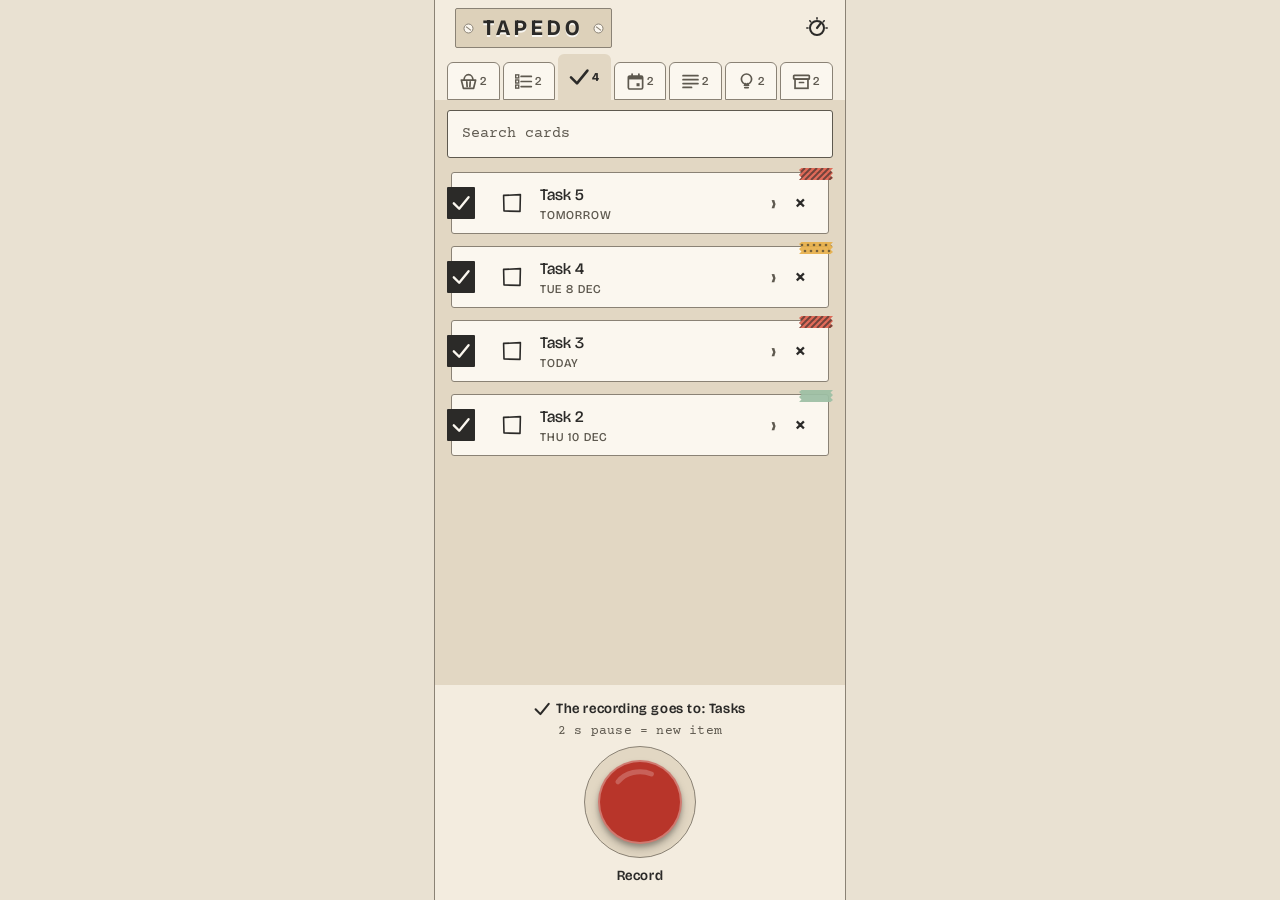
==== demo/index.html @ 763e6039 "feat(demo): wersja demonstracyjna w przeglądarce, wygląd jak w aplikacji Demo na stronę z projektami" ====
<!doctype html>
<html lang="pl">
<head>
  <meta charset="utf-8">
  <meta name="viewport" content="width=device-width, initial-scale=1, viewport-fit=cover">
  <meta name="robots" content="noindex, nofollow">
  <meta name="theme-color" content="#F3ECDF">
  <meta name="description" content="Tapedo - dyktafon na Androida, który zamienia notatki głosowe w karteczki. Wersja demonstracyjna w przeglądarce.">
  <title>Tapedo - wersja demonstracyjna</title>
  <link rel="preload" href="fonts/bricolage.ttf" as="font" type="font/ttf" crossorigin>
  <link rel="preload" href="fonts/courier_prime.ttf" as="font" type="font/ttf" crossorigin>
  <link rel="stylesheet" href="tapedo.css">
</head>
<body class="paper">
  <main id="app" class="app" aria-live="off"></main>
  <noscript><p style="font-family:sans-serif;padding:16px">Demo Tapedo potrzebuje JavaScriptu. / The Tapedo demo needs JavaScript.</p></noscript>
  <script src="strings.js"></script>
  <script src="notes.js"></script>
  <script src="tapedo.js"></script>
</body>
</html>
---- demo/tapedo.css ----
/* Tapedo in the browser - the same look as the Android app (ui/theme, ui/components). 1 dp = 1 CSS px,
   1 sp = 1 CSS px times the app's own text size (--ts). Colours: ui/theme/Color.kt. */

@font-face { font-family: "Bricolage"; src: url("fonts/bricolage.ttf") format("truetype"); font-weight: 200 800; font-display: block; }
@font-face { font-family: "Courier Prime"; src: url("fonts/courier_prime.ttf") format("truetype"); font-weight: 400; font-display: block; }
@font-face { font-family: "Courier Prime"; src: url("fonts/courier_prime_bold.ttf") format("truetype"); font-weight: 700; font-display: block; }

/* Paper (light): a pocket recorder lying on warm paper. */
.app {
  --desk: #F3ECDF; --card: #FBF7EF; --cardEdge: #E2D7C3; --rule: #D9CDB8;
  --onSurface: #2B2A28; --onSurfaceVariant: #5E594F; --outline: #5E594F;
  --primary: #2B2A28; --onPrimary: #FBF7EF;
  --record: #B8352A; --stamp: #2F5D8A; --controlEdge: #8A8275; --track: #DDD1BA;
  --knob: #FBF7EF; --knobLight: #FFFFFF; --ledOff: #8A8275;
  --display: #E6DCC9; --displayInk: #2B2A28;
  --tapeHigh: #E0614F; --tapeMedium: #E8B04A; --tapeLow: #9DBFA4; --tapeInk: #2B2A28;
  --ts: 1;
}
/* Panel (dark): a graphite hi-fi panel with an amber display backlight. */
.app.dark {
  --desk: #1C1B19; --card: #292724; --cardEdge: #3A3733; --rule: #45413B;
  --onSurface: #EDE4D3; --onSurfaceVariant: #B0A795; --outline: #B0A795;
  --primary: #F2A93B; --onPrimary: #1C1B19;
  --record: #EE6A55; --stamp: #8DB4DB; --controlEdge: #857D6E; --track: #181715;
  --knob: #4A4640; --knobLight: #5E5850; --ledOff: #45413B;
  --display: #121110; --displayInk: #F2A93B;
  --tapeHigh: #D9604E; --tapeMedium: #E0A440; --tapeLow: #86A98D; --tapeInk: #1C1B19;
}

* { box-sizing: border-box; }
html, body { margin: 0; height: 100%; }
body { background: #1C1B19; overflow: hidden; -webkit-tap-highlight-color: transparent; }
body.paper { background: #E9E1D2; }

/* The phone's screen: full width on a phone, a phone-wide column on a big screen. */
.app {
  position: relative; margin: 0 auto; width: 100%; max-width: 412px; height: 100vh; height: 100dvh;
  overflow: hidden; background: var(--desk); color: var(--onSurface);
  font-family: "Bricolage", system-ui, sans-serif;
  /* Android sets only the weight of the variable font; browsers would also pick an optical size per text size. */
  font-optical-sizing: none;
}
.app * { font-optical-sizing: none; }
@media (min-width: 440px) { .app { border-left: 1px solid var(--controlEdge); border-right: 1px solid var(--controlEdge); } }
.layer { position: absolute; inset: 0; display: flex; flex-direction: column; background: var(--desk); }
button { font: inherit; color: inherit; background: none; border: 0; padding: 0; margin: 0; cursor: pointer; text-align: inherit; }
input, textarea { font: inherit; color: inherit; background: transparent; border: 0; outline: 0; padding: 0; margin: 0; width: 100%; resize: none; display: block; caret-color: var(--primary); }
input::placeholder, textarea::placeholder { color: var(--onSurfaceVariant); opacity: 1; }
:focus-visible { outline: 2px solid var(--primary); outline-offset: 1px; }
.scroll { overflow-y: auto; overflow-x: hidden; scrollbar-width: none; }
.scroll::-webkit-scrollbar { display: none; }
.hscroll { overflow-x: auto; overflow-y: hidden; scrollbar-width: none; }
.hscroll::-webkit-scrollbar { display: none; }
.grow { flex: 1 1 0; min-height: 0; min-width: 0; }
.row { display: flex; flex-direction: row; align-items: center; }
.col { display: flex; flex-direction: column; }
.sr { position: absolute; width: 1px; height: 1px; overflow: hidden; clip: rect(0 0 0 0); white-space: nowrap; }

/* Typography: ui/theme/Type.kt (Material 3 sizes, Bricolage for labels, Courier Prime for text).
   Line heights are rounded up to whole screen pixels as Compose does (tapedo.js sets --lh-*); the body styles
   have no lineHeightStyle, so Compose trims the leading above the first line and below the last (--trim). */
.displaySmall { font-family: "Bricolage"; font-weight: 600; font-size: calc(36px * var(--ts)); line-height: var(--lh-displaySmall, calc(44px * var(--ts))); }
.headlineMedium { font-family: "Bricolage"; font-weight: 600; font-size: calc(28px * var(--ts)); line-height: var(--lh-headlineMedium, calc(36px * var(--ts))); }
.headlineSmall { font-family: "Bricolage"; font-weight: 600; font-size: calc(24px * var(--ts)); line-height: var(--lh-headlineSmall, calc(32px * var(--ts))); }
.titleLarge { font-family: "Bricolage"; font-weight: 600; font-size: calc(22px * var(--ts)); line-height: var(--lh-titleLarge, calc(28px * var(--ts))); }
.titleMedium { font-family: "Bricolage"; font-weight: 500; font-size: calc(16px * var(--ts)); line-height: var(--lh-titleMedium, calc(24px * var(--ts))); letter-spacing: calc(.15px * var(--ts)); }
.titleSmall { font-family: "Bricolage"; font-weight: 500; font-size: calc(14px * var(--ts)); line-height: var(--lh-titleSmall, calc(20px * var(--ts))); letter-spacing: calc(.1px * var(--ts)); }
.labelLarge { font-family: "Bricolage"; font-weight: 600; font-size: calc(14px * var(--ts)); line-height: var(--lh-labelLarge, calc(20px * var(--ts))); letter-spacing: calc(.6px * var(--ts)); }
.labelMedium { font-family: "Bricolage"; font-weight: 500; font-size: calc(12px * var(--ts)); line-height: var(--lh-labelMedium, calc(16px * var(--ts))); letter-spacing: calc(.8px * var(--ts)); }
.labelSmall { font-family: "Bricolage"; font-weight: 500; font-size: calc(12px * var(--ts)); line-height: var(--lh-labelSmall, calc(16px * var(--ts))); letter-spacing: calc(1px * var(--ts)); }
.bodyLarge, .bodyMedium, .bodySmall { font-family: "Courier Prime", monospace; font-weight: 400; line-height: var(--lh); letter-spacing: var(--ls, 0);
  margin-block: calc(-1 * var(--trim)); }
.bodyLarge { font-size: calc(17px * var(--ts)); --lh: var(--lh-bodyLarge, calc(25px * var(--ts))); --trim: var(--trim-bodyLarge, 0px); --ry: var(--ry-bodyLarge, 0px); --ls: var(--ls-bodyLarge, 0px); }
.bodyMedium { font-size: calc(15px * var(--ts)); --lh: var(--lh-bodyMedium, calc(22px * var(--ts))); --trim: var(--trim-bodyMedium, 0px); --ry: var(--ry-bodyMedium, 0px); --ls: var(--ls-bodyMedium, 0px); }
.bodySmall { font-size: calc(13px * var(--ts)); --lh: var(--lh-bodySmall, calc(18px * var(--ts))); --trim: var(--trim-bodySmall, 0px); --ry: var(--ry-bodySmall, 0px); --ls: var(--ls-bodySmall, 0px); }
.bold { font-weight: 700; }
.medium { font-weight: 500; }
.variant { color: var(--onSurfaceVariant); }
.recordInk { color: var(--record); }
.underline { text-decoration: underline; }
.ellipsis { white-space: nowrap; overflow: hidden; text-overflow: ellipsis; }
.pre { white-space: pre-wrap; overflow-wrap: anywhere; }

/* Ruled text (ui/cards/Paper.kt RuledText): a faint rule under every line, spaced by the text's own lines. */
.ruled { background-repeat: repeat-y; background-size: 100% var(--lh);
  background-image: linear-gradient(to bottom, transparent var(--ry), var(--rc, var(--rule)) var(--ry), var(--rc, var(--rule)) calc(var(--ry) + 1px), transparent calc(var(--ry) + 1px)); }
.marginLine { position: relative; padding-left: 12px; }
.marginLine::before { content: ""; position: absolute; left: .25px; top: 0; bottom: 0; width: 1.5px; background: color-mix(in srgb, var(--record) 50%, transparent); }

/* Icon button: 48 dp touch target, 24 dp icon. */
.iconBtn { width: 48px; height: 48px; display: flex; align-items: center; justify-content: center; border-radius: 50%; flex: none; color: var(--onSurface); }
.iconBtn:hover { background: color-mix(in srgb, var(--onSurface) 8%, transparent); }
.iconBtn svg { width: 24px; height: 24px; }

/* PaperButton (ui/components/PaperButton.kt). */
.pbtn { min-height: 48px; border-radius: 3px; border: 1.5px solid var(--outline); padding: 10px 16px; display: inline-flex; align-items: center; justify-content: center; text-align: center; color: var(--onSurface); align-self: flex-start; }
.pbtn:hover { background-color: color-mix(in srgb, var(--onSurface) 6%, transparent); }
.pbtn.filled { background: var(--primary); border-color: var(--primary); color: var(--onPrimary); }
.pbtn.filled:hover { background: color-mix(in srgb, var(--primary) 88%, var(--onPrimary)); }
.pbtn.danger { border-color: var(--record); color: var(--record); }
.pbtn.onInk { border-color: var(--onPrimary); color: var(--onPrimary); }
.pbtn.wide { align-self: stretch; width: 100%; }
.pbtn[aria-disabled="true"] { opacity: .45; cursor: default; }
.pbtn[aria-disabled="true"]:hover { background-color: transparent; }
.pbtn.filled[aria-disabled="true"]:hover { background: var(--primary); }

/* LabelTape: embossed label-maker tape. */
.labelTape { align-self: flex-start; background: var(--primary); color: var(--onPrimary); border-radius: 1px; padding: 3px 10px; text-transform: uppercase; letter-spacing: calc(2.4px * var(--ts)); text-shadow: 0 1.5px 0 rgba(0,0,0,.35); }

/* RubberStamp. */
.stamp { align-self: flex-end; color: var(--stamp); border: 1.5px solid var(--stamp); border-radius: 3px; padding: 2px 7px; opacity: .9; text-transform: uppercase; letter-spacing: calc(1.6px * var(--ts)); font-weight: 700; }

/* ---------- Home ---------- */
.topRow { padding: 4px 4px 0 20px; justify-content: space-between; flex: none; }
.nameplate { background: var(--track); border: 1px solid var(--controlEdge); border-radius: 2px; padding: 5px 8px; gap: 10px; }
.nameplate .name { letter-spacing: calc(4px * var(--ts)); font-weight: 700; text-shadow: 0 1.5px 0 color-mix(in srgb, var(--knobLight) 80%, transparent); }
.middle { position: relative; display: flex; flex-direction: column; }
.tabs { padding: 0 12px; gap: 3px; align-items: flex-end; flex: none; }
.tab { flex: 1 1 0; min-width: 0; height: 48px; display: flex; align-items: flex-end; }
.tab .face { width: 100%; height: 38px; background: var(--card); border: 1px solid var(--controlEdge); border-radius: 6px 6px 0 0; padding: 0 2px; display: flex; align-items: center; justify-content: center; gap: 3px; color: var(--onSurfaceVariant); }
.tab.sel .face { height: 46px; background: var(--cardEdge); border-color: transparent; color: var(--onSurface); }
.box { background: var(--cardEdge); display: flex; flex-direction: column; }
.search { margin: 10px 12px 0; min-height: 48px; background: var(--card); border: 1px solid var(--outline); border-radius: 3px; padding-left: 14px; flex: none; }
.search input { flex: 1; }
.list { padding: 10px 12px; display: flex; flex-direction: column; gap: 8px; }
.strip { position: relative; flex: none; }
.strip .paper { margin: 4px 4px 0; background: var(--card); border: 1px solid var(--controlEdge); border-radius: 3px; min-height: 60px; padding: 6px 4px 6px 36px; display: flex; align-items: center; cursor: pointer; }
.strip .paper:hover { background: color-mix(in srgb, var(--card) 94%, var(--onSurface)); }
.strip .tick { width: 48px; height: 48px; display: flex; align-items: center; justify-content: center; flex: none; margin-right: 4px; }
.strip .texts { flex: 1; min-width: 0; }
.strip .meta { text-transform: uppercase; white-space: pre; }
.strip .typeTape { position: absolute; left: 0; top: 50%; margin-top: 2px; transform: translateY(-50%); }
.strip .prio { position: absolute; right: 0; top: 0; width: 34px; height: 12px; }
.typeTapeMark { background: var(--primary); border-radius: 1px; padding: 7px 5px; display: flex; }
.strike { position: absolute; left: 0; top: 0; pointer-events: none; overflow: visible; }
.titleWrap { position: relative; display: inline-block; max-width: 100%; vertical-align: top; }
.emptyCard { margin-top: 24px; background: color-mix(in srgb, var(--card) 60%, transparent); border-radius: 3px; padding: 18px 20px; position: relative; }
.emptyCard > svg { position: absolute; inset: 0; width: 100%; height: 100%; overflow: visible; pointer-events: none; }

.controls { flex: none; display: flex; flex-direction: column; align-items: center; }
.into { padding: 14px 20px 0; gap: 6px; }
.pauseRule { padding: 4px 20px 0; text-align: center; }
.keyCol { width: 100%; padding: 8px 0 14px; display: flex; flex-direction: column; align-items: center; }
.recKey { width: 112px; height: 112px; border-radius: 50%; background: var(--cardEdge); border: 1px solid var(--controlEdge); display: flex; align-items: center; justify-content: center; }
.recKey:focus-visible { outline: none; border: 3px solid var(--primary); }
.recKey .dome { width: 84px; height: 84px; border-radius: 50%; background: var(--record); position: relative;
  border: 2px solid color-mix(in srgb, var(--card) 35%, transparent);
  box-shadow: 0 3px 4px rgba(0,0,0,.22), 0 6px 10px rgba(0,0,0,.18);
  transition: transform .25s cubic-bezier(.3,1.6,.5,1), box-shadow .25s; }
.recKey.down .dome { transform: scale(.92); box-shadow: 0 1px 1.5px rgba(0,0,0,.25); }
.recKey .dome svg { position: absolute; inset: -2px; width: 84px; height: 84px; }
.underKey { margin-top: 8px; }

/* Bottom strip: the undo tape (ui/home/BottomStrip.kt). */
.stripArea { position: absolute; left: 0; right: 0; bottom: 0; pointer-events: none; }
.tapeStrip { position: relative; padding: 22px 22px 12px; pointer-events: none; }
.tapeStrip .body { background: var(--primary); border-radius: 2px; pointer-events: auto; }
.tapeStrip .msg { padding: 6px 14px 4px 16px; min-height: 48px; box-sizing: content-box; }
.tapeStrip .timeline { height: 3px; background: color-mix(in srgb, var(--onPrimary) 75%, transparent); transform-origin: left; }
.tapeStrip .rivet { position: absolute; right: 0; top: 0; width: 44px; height: 44px; display: flex; align-items: center; justify-content: center; pointer-events: auto; }

/* Demo bubble: what does not work in the browser says so. */
.bubble { position: absolute; z-index: 20; max-width: 300px; background: var(--card); color: var(--onSurface); border: 1.5px solid var(--record); border-radius: 3px; padding: 10px 14px; box-shadow: 0 2px 6px rgba(0,0,0,.25); }
.bubble::after { content: ""; position: absolute; left: var(--ax, 50%); width: 10px; height: 10px; background: var(--card); border-right: 1.5px solid var(--record); border-bottom: 1.5px solid var(--record); transform: translateX(-50%) rotate(45deg); bottom: -6.5px; }
.bubble.below::after { bottom: auto; top: -6.5px; transform: translateX(-50%) rotate(225deg); }

/* ---------- Card view ---------- */
.header { padding: 4px; flex: none; }
.cardCol { padding: 8px 12px; display: flex; flex-direction: column; gap: 16px; }
.paperBox { position: relative; align-self: center; }
.cardPaper { position: relative; margin: 6px 6px 0 0; background: var(--card); border: 1px solid var(--cardEdge); border-radius: 3px; box-shadow: 0 1px 1.5px rgba(0,0,0,.22), 0 0 1px rgba(0,0,0,.12); }
.cardPaper.receipt { background: none; border: 0; box-shadow: none; }
.cardPaper.receipt > svg.receiptBg { position: absolute; left: 0; top: 0; overflow: visible; filter: drop-shadow(0 1px 1px rgba(0,0,0,.25)); }
.cardPaper.grid { background-image: linear-gradient(to right, var(--grid) .8px, transparent .8px), linear-gradient(to bottom, var(--grid) .8px, transparent .8px); background-size: 18px 18px; background-position: 17.6px 17.6px; --grid: color-mix(in srgb, var(--rule) 55%, transparent); }
.cardPaper .content { position: relative; padding: 12px 16px; display: flex; flex-direction: column; gap: 16px; }
.cardPaper.task .content { padding-top: 24px; }
.cardPaper.idea .content { padding-top: 22px; }
.cardPaper.receipt .content { padding-bottom: 20px; }
.punch { position: absolute; left: 50%; top: 1px; width: 22px; height: 22px; margin-left: -11px; }
.pin { position: absolute; left: 50%; top: 0; width: 26px; height: 26px; margin-left: -13px; z-index: 2; pointer-events: none; }
.calHead { background: var(--record); color: var(--desk); border-radius: 3px 3px 0 0; padding: 8px 44px 8px 16px; }
.perforation { height: 8px; display: block; width: 100%; }
.cardPrio { position: absolute; right: -4px; top: 4px; width: 64px; height: 20px; z-index: 3; }
.field .line { height: 1px; background: var(--outline); margin-top: 6px; }
.field.focus .line { height: 2px; background: var(--primary); }
.field input, .field textarea { margin-top: 4px; }
.field .bodyLarge { margin-top: calc(4px - var(--trim)); margin-bottom: calc(-1 * var(--trim)); }
textarea.ruledArea { background-repeat: repeat-y; background-size: 100% calc(25px * var(--ts));
  background-image: linear-gradient(to bottom, transparent calc(25px * var(--ts) - 1px), var(--rule) calc(25px * var(--ts) - 1px)); }
.itemRow { min-height: 44px; border-bottom: 1px solid var(--rule); }
.itemRow .box44 { width: 44px; height: 44px; display: flex; align-items: center; justify-content: center; flex: none; }
.receiptRule { margin-top: 8px; height: 6px; background-image: linear-gradient(to right, var(--outline) 6px, transparent 6px); background-size: 10px 1px; background-repeat: repeat-x; background-position: 0 2.5px; }
.toggleRow { min-height: 48px; gap: 10px; cursor: pointer; }
.voice { padding: 0 4px; display: flex; flex-direction: column; gap: 8px; }
.options { padding: 8px 4px; display: flex; flex-direction: column; gap: 18px; }
.typeBar { padding: 0 16px; gap: 8px; }
.typeTape { min-height: 48px; padding: 6px 0; display: flex; align-items: center; flex: none; }
.typeTape .face { background: var(--card); border: 1px solid var(--outline); border-radius: 1px; padding: 8px 12px; gap: 7px; color: var(--onSurfaceVariant); text-transform: uppercase; letter-spacing: calc(1.6px * var(--ts)); font-weight: 500; white-space: nowrap; }
.typeTape.sel .face { background: var(--primary); border-color: var(--primary); color: var(--onPrimary); font-weight: 700; text-shadow: 0 1.5px 0 rgba(0,0,0,.35); box-shadow: 0 1px 2px rgba(0,0,0,.3); }
.typeTape .led { width: 10px; height: 10px; border-radius: 50%; border: 1.5px solid var(--controlEdge); padding: 2px; flex: none; }
.typeTape .led i { display: block; width: 100%; height: 100%; border-radius: 50%; background: var(--rule); }
.typeTape.sel .led { border-color: var(--onPrimary); }
.typeTape.sel .led i { background: var(--record); }
.deleteBar { padding: 10px 16px; flex: none; }

/* SlideSelector: a slide switch with a knob and LEDs. */
.slide { position: relative; min-height: 52px; background: var(--track); border: 1px solid var(--controlEdge); border-radius: 5px; padding: 3px; }
.slide .knobArea { position: absolute; inset: 3px; pointer-events: none; }
.slide .knob { position: absolute; top: 0; bottom: 0; left: 0; background: var(--knob); border: 1.5px solid var(--outline); border-radius: 4px; box-shadow: 0 1px 2px rgba(0,0,0,.28);
  transition: transform .45s cubic-bezier(.3,1.35,.55,1); }
.slide .knob::after { content: ""; position: absolute; left: 1.5px; right: 1.5px; top: 0; height: 1px; background: var(--knobLight); }
.slide .opts { position: relative; display: flex; min-height: 46px; }
.slide .opt { flex: 1 1 0; min-width: 0; min-height: 46px; padding: 6px 4px; display: flex; flex-direction: column; align-items: center; color: var(--onSurfaceVariant); font-weight: 500; text-align: center; }
.slide .opt .led { width: 8px; height: 8px; border-radius: 50%; background: var(--ledOff); margin-bottom: 5px; flex: none; transition: background-color .35s; }
.slide .opt.sel { color: var(--onSurface); font-weight: 700; }
.slide .opt.sel .led { background: var(--record); }
.still .slide .knob, .still .slide .opt .led { transition: none; }

/* ToggleLever. */
.lever { min-height: 56px; gap: 14px; cursor: pointer; flex: none; }
.lever .arm { transition: transform .4s cubic-bezier(.3,1.5,.55,1); transform-box: view-box; }
.still .lever .arm { transition: none; }
.lever .ledDot { width: 8px; height: 8px; border-radius: 50%; background: var(--ledOff); flex: none; }
.lever.on .ledDot { background: var(--record); }
.lever .words { display: grid; }
.lever .words > * { grid-area: 1 / 1; }

/* CounterSlider: the tape counter. */
.counter { position: relative; padding-top: 26px; touch-action: none; cursor: pointer; }
.counter .area { position: relative; height: 48px; }
.counter .groove { position: absolute; left: 15px; right: 15px; top: 17px; height: 14px; }
.counter .thumb { position: absolute; top: 9px; width: 30px; height: 30px; margin-left: -15px; display: flex; align-items: center; justify-content: center; }
.counter .dot { width: 24px; height: 24px; border-radius: 50%; background: var(--record); border: 3px solid var(--card); box-shadow: 0 1px 2px rgba(0,0,0,.3); }
.counter .readout { position: absolute; bottom: calc(100% + 2px); white-space: nowrap; color: var(--displayInk); background: var(--display); border: 1px solid var(--controlEdge); border-radius: 2px; padding: 0 5px; font-weight: 700; margin: 0; line-height: calc(var(--lh) - 2 * var(--trim)); }

/* ---------- Settings ---------- */
.setTabs { padding: 0 12px; gap: 3px; align-items: flex-end; flex: none; }
.setTab { min-height: 48px; display: flex; align-items: flex-end; flex: none; }
.setTab span { background: var(--card); border: 1px solid var(--controlEdge); border-radius: 6px 6px 0 0; padding: 10px 16px; color: var(--onSurfaceVariant); font-weight: 500; white-space: nowrap; }
.setTab.sel span { background: var(--cardEdge); border-color: transparent; padding: 14px 16px; color: var(--onSurface); font-weight: 700; }
.setBody { background: var(--cardEdge); }
.setPage { padding: 16px 16px 24px; display: flex; flex-direction: column; gap: 20px; }
.section { margin-top: 6px; background: var(--card); border: 1px solid var(--cardEdge); border-radius: 4px; padding: 8px 14px; display: flex; flex-direction: column; }
.setting { padding: 10px 0; display: flex; flex-direction: column; gap: 8px; }
.explain { min-height: 48px; padding: 0 4px 0 12px; display: grid; align-items: center; justify-items: center; flex: none; }
.explain > * { grid-area: 1 / 1; }
.hr { height: 1px; background: var(--rule); flex: none; }
.provider { background: var(--desk); border: 1px solid var(--cardEdge); border-radius: 3px; padding: 6px 10px 10px; display: flex; flex-direction: column; gap: 6px; }
.provider.on { border: 1.5px solid var(--controlEdge); }
.foldLabel { gap: 4px; }
.foldLabel .arrow { display: inline-flex; width: 6px; justify-content: center; align-items: center; transition: transform .22s; }
.still .foldLabel .arrow { transition: none; }
.warn { gap: 8px; align-items: flex-start; }
.warn .bang { margin-top: 1px; min-width: 18px; height: 18px; border: 1.5px solid var(--record); border-radius: 50%; display: flex; align-items: center; justify-content: center; color: var(--record); font-weight: 700; flex: none; }
.step { gap: 10px; align-items: flex-start; }
.step .num { min-width: 24px; height: 24px; border: 1.5px solid var(--onSurfaceVariant); background: var(--card); border-radius: 50%; display: flex; align-items: center; justify-content: center; padding: 0 4px; flex: none; }
.lineField { min-height: 48px; padding: 12px 0 8px; border-bottom: 1.5px solid var(--outline); }
.lineField:focus-within { border-bottom: 2.5px solid var(--primary); }
.modelTape { min-height: 48px; padding: 6px 0; display: inline-flex; align-items: center; }
.modelTape span { background: var(--card); border: 1px solid var(--controlEdge); border-radius: 2px; padding: 8px 10px; }
.modelTape.sel span { background: var(--primary); border-color: var(--primary); color: var(--onPrimary); }
.flow { display: flex; flex-wrap: wrap; gap: 8px; }
.licenseText { background: var(--card); border: 1px solid var(--cardEdge); border-radius: 3px; padding: calc(14px - var(--trim)) 14px; margin: 0; }
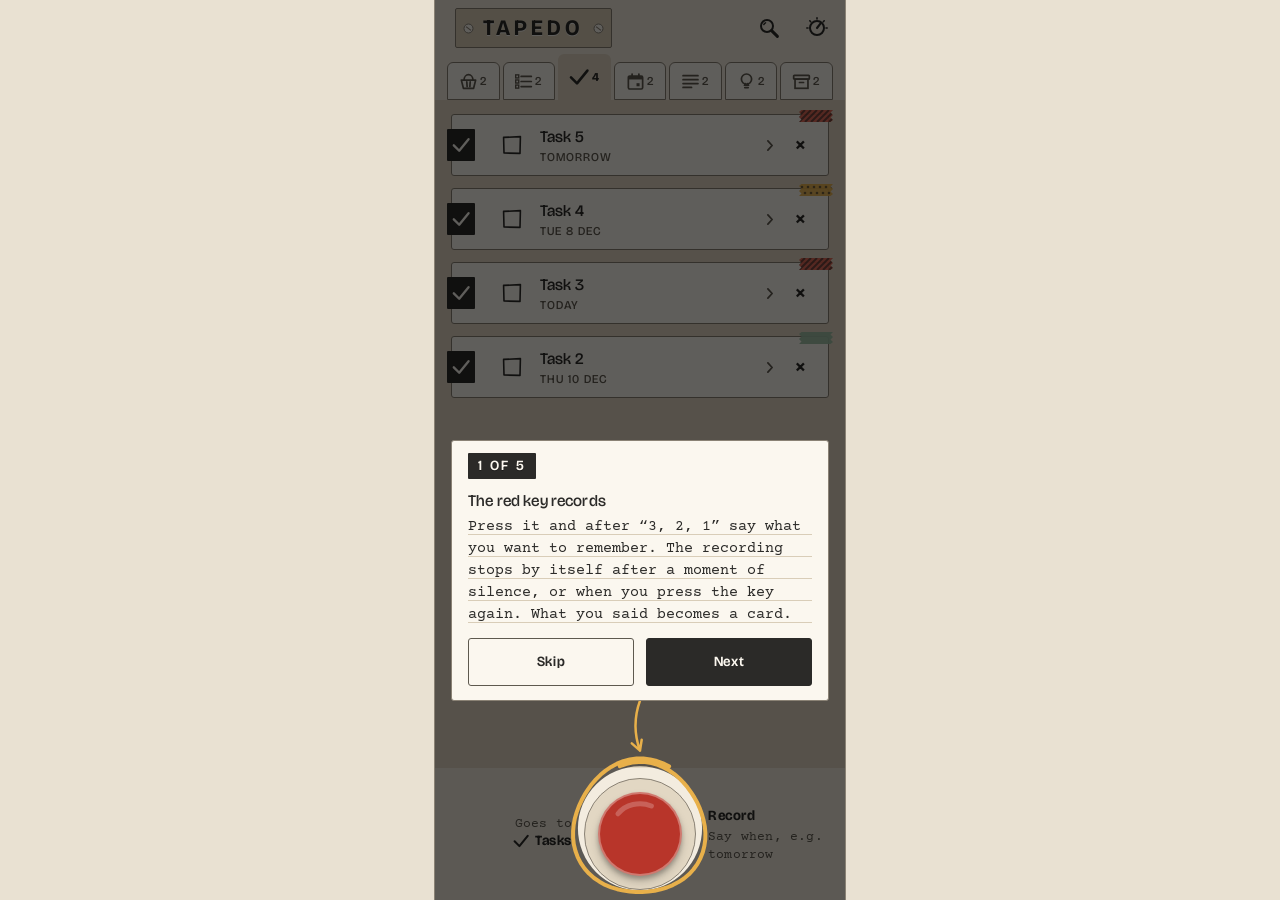
==== commit ecd15885: "fix(demo): przeglądarka pobiera nową wersję dema od razu Serwer każe trzymać pliki .js, .css i obraz" ====
--- a/demo/index.html
+++ b/demo/index.html
@@ -9,13 +9,13 @@
   <title>Tapedo - wersja demonstracyjna</title>
   <link rel="preload" href="fonts/bricolage.ttf" as="font" type="font/ttf" crossorigin>
   <link rel="preload" href="fonts/courier_prime.ttf" as="font" type="font/ttf" crossorigin>
-  <link rel="stylesheet" href="tapedo.css">
+  <link rel="stylesheet" href="tapedo.css?v=989a14cea5">
 </head>
 <body class="paper">
   <main id="app" class="app" aria-live="off"></main>
   <noscript><p style="font-family:sans-serif;padding:16px">Demo Tapedo potrzebuje JavaScriptu. / The Tapedo demo needs JavaScript.</p></noscript>
-  <script src="strings.js"></script>
-  <script src="notes.js"></script>
-  <script src="tapedo.js"></script>
+  <script src="strings.js?v=e029305b1d"></script>
+  <script src="notes.js?v=2633a2aa26"></script>
+  <script src="tapedo.js?v=b6afaf0cf7"></script>
 </body>
 </html>
--- a/demo/tapedo.css
+++ b/demo/tapedo.css
@@ -1,5 +1,9 @@
 /* Tapedo in the browser - the same look as the Android app (ui/theme, ui/components). 1 dp = 1 CSS px,
    1 sp = 1 CSS px times the app's own text size (--ts). Colours: ui/theme/Color.kt. */
+
+/* The embossed label-maker letters: the app's shadow is 1.5 screen pixels, about 0.55 dp on the phone (density
+   2.75). 1.5 CSS px drew a second, blurred copy of the letters on a computer screen (author 21.11.2026). */
+:root { --emboss: 0.55px; }
 
 @font-face { font-family: "Bricolage"; src: url("fonts/bricolage.ttf") format("truetype"); font-weight: 200 800; font-display: block; }
 @font-face { font-family: "Courier Prime"; src: url("fonts/courier_prime.ttf") format("truetype"); font-weight: 400; font-display: block; }
@@ -51,6 +55,7 @@
 .scroll::-webkit-scrollbar { display: none; }
 .hscroll { overflow-x: auto; overflow-y: hidden; scrollbar-width: none; }
 .hscroll::-webkit-scrollbar { display: none; }
+.hscroll :focus-visible { outline-offset: -2px; } /* the row clips anything outside it */
 .grow { flex: 1 1 0; min-height: 0; min-width: 0; }
 .row { display: flex; flex-direction: row; align-items: center; }
 .col { display: flex; flex-direction: column; }
@@ -84,8 +89,6 @@
 /* Ruled text (ui/cards/Paper.kt RuledText): a faint rule under every line, spaced by the text's own lines. */
 .ruled { background-repeat: repeat-y; background-size: 100% var(--lh);
   background-image: linear-gradient(to bottom, transparent var(--ry), var(--rc, var(--rule)) var(--ry), var(--rc, var(--rule)) calc(var(--ry) + 1px), transparent calc(var(--ry) + 1px)); }
-.marginLine { position: relative; padding-left: 12px; }
-.marginLine::before { content: ""; position: absolute; left: .25px; top: 0; bottom: 0; width: 1.5px; background: color-mix(in srgb, var(--record) 50%, transparent); }
 
 /* Icon button: 48 dp touch target, 24 dp icon. */
 .iconBtn { width: 48px; height: 48px; display: flex; align-items: center; justify-content: center; border-radius: 50%; flex: none; color: var(--onSurface); }
@@ -93,7 +96,7 @@
 .iconBtn svg { width: 24px; height: 24px; }
 
 /* PaperButton (ui/components/PaperButton.kt). */
-.pbtn { min-height: 48px; border-radius: 3px; border: 1.5px solid var(--outline); padding: 10px 16px; display: inline-flex; align-items: center; justify-content: center; text-align: center; color: var(--onSurface); align-self: flex-start; }
+.pbtn { min-height: 48px; border-radius: 3px; border: 1.5px solid var(--outline); padding: 10px 14.5px; transition: opacity .2s; display: inline-flex; align-items: center; justify-content: center; text-align: center; color: var(--onSurface); align-self: flex-start; }
 .pbtn:hover { background-color: color-mix(in srgb, var(--onSurface) 6%, transparent); }
 .pbtn.filled { background: var(--primary); border-color: var(--primary); color: var(--onPrimary); }
 .pbtn.filled:hover { background: color-mix(in srgb, var(--primary) 88%, var(--onPrimary)); }
@@ -105,7 +108,7 @@
 .pbtn.filled[aria-disabled="true"]:hover { background: var(--primary); }
 
 /* LabelTape: embossed label-maker tape. */
-.labelTape { align-self: flex-start; background: var(--primary); color: var(--onPrimary); border-radius: 1px; padding: 3px 10px; text-transform: uppercase; letter-spacing: calc(2.4px * var(--ts)); text-shadow: 0 1.5px 0 rgba(0,0,0,.35); }
+.labelTape { align-self: flex-start; background: var(--primary); color: var(--onPrimary); border-radius: 1px; padding: 3px 10px; text-transform: uppercase; letter-spacing: calc(2.4px * var(--ts)); text-shadow: 0 var(--emboss) 0 rgba(0,0,0,.35); }
 
 /* RubberStamp. */
 .stamp { align-self: flex-end; color: var(--stamp); border: 1.5px solid var(--stamp); border-radius: 3px; padding: 2px 7px; opacity: .9; text-transform: uppercase; letter-spacing: calc(1.6px * var(--ts)); font-weight: 700; }
@@ -113,7 +116,7 @@
 /* ---------- Home ---------- */
 .topRow { padding: 4px 4px 0 20px; justify-content: space-between; flex: none; }
 .nameplate { background: var(--track); border: 1px solid var(--controlEdge); border-radius: 2px; padding: 5px 8px; gap: 10px; }
-.nameplate .name { letter-spacing: calc(4px * var(--ts)); font-weight: 700; text-shadow: 0 1.5px 0 color-mix(in srgb, var(--knobLight) 80%, transparent); }
+.nameplate .name { letter-spacing: calc(4px * var(--ts)); font-weight: 700; text-shadow: 0 var(--emboss) 0 color-mix(in srgb, var(--knobLight) 80%, transparent); }
 .middle { position: relative; display: flex; flex-direction: column; }
 .tabs { padding: 0 12px; gap: 3px; align-items: flex-end; flex: none; }
 .tab { flex: 1 1 0; min-width: 0; height: 48px; display: flex; align-items: flex-end; }
@@ -122,6 +125,9 @@
 .box { background: var(--cardEdge); display: flex; flex-direction: column; }
 .search { margin: 10px 12px 0; min-height: 48px; background: var(--card); border: 1px solid var(--outline); border-radius: 3px; padding-left: 14px; flex: none; }
 .search input { flex: 1; }
+.searchField { position: relative; display: flex; align-items: center; min-width: 0; }
+.searchHint { position: absolute; left: 0; right: 0; pointer-events: none; white-space: nowrap; overflow: hidden; }
+.search input::-webkit-search-cancel-button { display: none; } /* the app's own x clears the field */
 .list { padding: 10px 12px; display: flex; flex-direction: column; gap: 8px; }
 .strip { position: relative; flex: none; }
 .strip .paper { margin: 4px 4px 0; background: var(--card); border: 1px solid var(--controlEdge); border-radius: 3px; min-height: 60px; padding: 6px 4px 6px 36px; display: flex; align-items: center; cursor: pointer; }
@@ -129,6 +135,8 @@
 .strip .tick { width: 48px; height: 48px; display: flex; align-items: center; justify-content: center; flex: none; margin-right: 4px; }
 .strip .texts { flex: 1; min-width: 0; }
 .strip .meta { text-transform: uppercase; white-space: pre; }
+/* The tapes lie on the card but let clicks through to it, as in the app. */
+.strip .typeTape, .strip .prio { pointer-events: none; }
 .strip .typeTape { position: absolute; left: 0; top: 50%; margin-top: 2px; transform: translateY(-50%); }
 .strip .prio { position: absolute; right: 0; top: 0; width: 34px; height: 12px; }
 .typeTapeMark { background: var(--primary); border-radius: 1px; padding: 7px 5px; display: flex; }
@@ -137,10 +145,14 @@
 .emptyCard { margin-top: 24px; background: color-mix(in srgb, var(--card) 60%, transparent); border-radius: 3px; padding: 18px 20px; position: relative; }
 .emptyCard > svg { position: absolute; inset: 0; width: 100%; height: 100%; overflow: visible; pointer-events: none; }
 
-.controls { flex: none; display: flex; flex-direction: column; align-items: center; }
-.into { padding: 14px 20px 0; gap: 6px; }
-.pauseRule { padding: 4px 20px 0; text-align: center; }
-.keyCol { width: 100%; padding: 8px 0 14px; display: flex; flex-direction: column; align-items: center; }
+.controls { flex: none; padding: 10px 12px; gap: 12px; align-items: center; }
+.controls .side { flex: 1 1 0; min-width: 0; display: flex; flex-direction: column; gap: 4px; }
+.controls .left { align-items: flex-end; text-align: right; gap: 0; }
+.into { gap: 6px; }
+.lens { position: relative; }
+.lens .socket { position: absolute; left: 50%; top: 50%; width: 38px; height: 38px; margin: -19px 0 0 -19px; border-radius: 50%; background: var(--cardEdge); box-shadow: inset 0 0 0 1px var(--controlEdge); pointer-events: none; }
+.lens svg { position: relative; }
+.search { overflow: hidden; }
 .recKey { width: 112px; height: 112px; border-radius: 50%; background: var(--cardEdge); border: 1px solid var(--controlEdge); display: flex; align-items: center; justify-content: center; }
 .recKey:focus-visible { outline: none; border: 3px solid var(--primary); }
 .recKey .dome { width: 84px; height: 84px; border-radius: 50%; background: var(--record); position: relative;
@@ -148,19 +160,31 @@
   box-shadow: 0 3px 4px rgba(0,0,0,.22), 0 6px 10px rgba(0,0,0,.18);
   transition: transform .25s cubic-bezier(.3,1.6,.5,1), box-shadow .25s; }
 .recKey.down .dome { transform: scale(.92); box-shadow: 0 1px 1.5px rgba(0,0,0,.25); }
+.still .recKey .dome { transition: none; }
 .recKey .dome svg { position: absolute; inset: -2px; width: 84px; height: 84px; }
-.underKey { margin-top: 8px; }
+
 
 /* Bottom strip: the undo tape (ui/home/BottomStrip.kt). */
 .stripArea { position: absolute; left: 0; right: 0; bottom: 0; pointer-events: none; }
 .tapeStrip { position: relative; padding: 22px 22px 12px; pointer-events: none; }
 .tapeStrip .body { background: var(--primary); border-radius: 2px; pointer-events: auto; }
 .tapeStrip .msg { padding: 6px 14px 4px 16px; min-height: 48px; box-sizing: content-box; }
+.twoLines { display: -webkit-box; -webkit-line-clamp: 2; -webkit-box-orient: vertical; overflow: hidden; }
 .tapeStrip .timeline { height: 3px; background: color-mix(in srgb, var(--onPrimary) 75%, transparent); transform-origin: left; }
 .tapeStrip .rivet { position: absolute; right: 0; top: 0; width: 44px; height: 44px; display: flex; align-items: center; justify-content: center; pointer-events: auto; }
 
+/* First steps (ui/home/FirstSteps.kt): the screen dimmed around one spot circled with a yellow marker,
+   a typed slip beside it. */
+.tour { position: absolute; inset: 0; z-index: 30; }
+.tour:focus { outline: none; }
+.tourShade { position: absolute; inset: 0; width: 100%; height: 100%; overflow: visible; pointer-events: none; }
+.tipSlip { position: absolute; left: 16px; top: 16px; display: flex; flex-direction: column; gap: 10px; background: var(--card); color: var(--onSurface);
+  border: 1px solid var(--controlEdge); border-radius: 3px; padding: 12px 16px 14px;
+  /* A low window (a zoomed laptop, a short frame): the slip scrolls, so its keys stay reachable. */
+  max-height: calc(100% - 32px); overflow-y: auto; }
+
 /* Demo bubble: what does not work in the browser says so. */
-.bubble { position: absolute; z-index: 20; max-width: 300px; background: var(--card); color: var(--onSurface); border: 1.5px solid var(--record); border-radius: 3px; padding: 10px 14px; box-shadow: 0 2px 6px rgba(0,0,0,.25); }
+.bubble { position: absolute; z-index: 20; max-width: min(300px, calc(100% - 16px)); background: var(--card); color: var(--onSurface); border: 1.5px solid var(--record); border-radius: 3px; padding: 10px 14px; box-shadow: 0 2px 6px rgba(0,0,0,.25); }
 .bubble::after { content: ""; position: absolute; left: var(--ax, 50%); width: 10px; height: 10px; background: var(--card); border-right: 1.5px solid var(--record); border-bottom: 1.5px solid var(--record); transform: translateX(-50%) rotate(45deg); bottom: -6.5px; }
 .bubble.below::after { bottom: auto; top: -6.5px; transform: translateX(-50%) rotate(225deg); }
 
@@ -181,44 +205,56 @@
 .calHead { background: var(--record); color: var(--desk); border-radius: 3px 3px 0 0; padding: 8px 44px 8px 16px; }
 .perforation { height: 8px; display: block; width: 100%; }
 .cardPrio { position: absolute; right: -4px; top: 4px; width: 64px; height: 20px; z-index: 3; }
-.field .line { height: 1px; background: var(--outline); margin-top: 6px; }
-.field.focus .line { height: 2px; background: var(--primary); }
+.field .line { height: 1px; background: var(--outline); margin-top: 6px; transition: background-color .2s, box-shadow .2s; }
+.field.focus .line { background: var(--primary); box-shadow: 0 1px 0 var(--primary); }
+.still .field .line { transition: none; }
 .field input, .field textarea { margin-top: 4px; }
 .field .bodyLarge { margin-top: calc(4px - var(--trim)); margin-bottom: calc(-1 * var(--trim)); }
 textarea.ruledArea { background-repeat: repeat-y; background-size: 100% calc(25px * var(--ts));
   background-image: linear-gradient(to bottom, transparent calc(25px * var(--ts) - 1px), var(--rule) calc(25px * var(--ts) - 1px)); }
 .itemRow { min-height: 44px; border-bottom: 1px solid var(--rule); }
 .itemRow .box44 { width: 44px; height: 44px; display: flex; align-items: center; justify-content: center; flex: none; }
-.receiptRule { margin-top: 8px; height: 6px; background-image: linear-gradient(to right, var(--outline) 6px, transparent 6px); background-size: 10px 1px; background-repeat: repeat-x; background-position: 0 2.5px; }
 .toggleRow { min-height: 48px; gap: 10px; cursor: pointer; }
 .voice { padding: 0 4px; display: flex; flex-direction: column; gap: 8px; }
 .options { padding: 8px 4px; display: flex; flex-direction: column; gap: 18px; }
 .typeBar { padding: 0 16px; gap: 8px; }
 .typeTape { min-height: 48px; padding: 6px 0; display: flex; align-items: center; flex: none; }
 .typeTape .face { background: var(--card); border: 1px solid var(--outline); border-radius: 1px; padding: 8px 12px; gap: 7px; color: var(--onSurfaceVariant); text-transform: uppercase; letter-spacing: calc(1.6px * var(--ts)); font-weight: 500; white-space: nowrap; }
-.typeTape.sel .face { background: var(--primary); border-color: var(--primary); color: var(--onPrimary); font-weight: 700; text-shadow: 0 1.5px 0 rgba(0,0,0,.35); box-shadow: 0 1px 2px rgba(0,0,0,.3); }
+.typeTape.sel .face { background: var(--primary); border-color: var(--primary); color: var(--onPrimary); box-shadow: 0 1px 2px rgba(0,0,0,.3); }
+/* Plain and bold letters laid over each other and crossfaded - the tape is always as wide as the bold name. */
+.dual { display: inline-grid; }
+.dual > span { grid-area: 1 / 1; }
+.dual .plain { font-weight: 500; }
+.dual .bold { font-weight: 700; opacity: 0; }
+.typeTape .dual .bold { text-shadow: 0 var(--emboss) 0 rgba(0,0,0,.35); }
+.sel .dual .plain { opacity: 0; }
+.sel .dual .bold { opacity: 1; }
 .typeTape .led { width: 10px; height: 10px; border-radius: 50%; border: 1.5px solid var(--controlEdge); padding: 2px; flex: none; }
 .typeTape .led i { display: block; width: 100%; height: 100%; border-radius: 50%; background: var(--rule); }
 .typeTape.sel .led { border-color: var(--onPrimary); }
 .typeTape.sel .led i { background: var(--record); }
-.deleteBar { padding: 10px 16px; flex: none; }
+.pair { display: flex; gap: 12px; }
+.pair > .pbtn { flex: 1 1 0; min-width: 0; align-self: stretch; }
+.pair.measure > .pbtn { flex: none; width: max-content; }
+.pair.stack { flex-direction: column; gap: var(--stackGap, 18px); }
+.pair.stack > .pbtn { flex: none; width: 100%; }
 
 /* SlideSelector: a slide switch with a knob and LEDs. */
-.slide { position: relative; min-height: 52px; background: var(--track); border: 1px solid var(--controlEdge); border-radius: 5px; padding: 3px; }
-.slide .knobArea { position: absolute; inset: 3px; pointer-events: none; }
+.slide { position: relative; min-height: 52px; background: var(--track); border: 1px solid var(--controlEdge); border-radius: 5px; padding: 2px; }
+.slide .knobArea { position: absolute; inset: 2px; pointer-events: none; }
 .slide .knob { position: absolute; top: 0; bottom: 0; left: 0; background: var(--knob); border: 1.5px solid var(--outline); border-radius: 4px; box-shadow: 0 1px 2px rgba(0,0,0,.28);
   transition: transform .45s cubic-bezier(.3,1.35,.55,1); }
 .slide .knob::after { content: ""; position: absolute; left: 1.5px; right: 1.5px; top: 0; height: 1px; background: var(--knobLight); }
 .slide .opts { position: relative; display: flex; min-height: 46px; }
 .slide .opt { flex: 1 1 0; min-width: 0; min-height: 46px; padding: 6px 4px; display: flex; flex-direction: column; align-items: center; color: var(--onSurfaceVariant); font-weight: 500; text-align: center; }
 .slide .opt .led { width: 8px; height: 8px; border-radius: 50%; background: var(--ledOff); margin-bottom: 5px; flex: none; transition: background-color .35s; }
-.slide .opt.sel { color: var(--onSurface); font-weight: 700; }
+.slide .opt.sel { color: var(--onSurface); }
 .slide .opt.sel .led { background: var(--record); }
-.still .slide .knob, .still .slide .opt .led { transition: none; }
+.still .slide .knob, .still .slide .opt .led, .still .pbtn, .still .lineField { transition: none; }
 
 /* ToggleLever. */
 .lever { min-height: 56px; gap: 14px; cursor: pointer; flex: none; }
-.lever .arm { transition: transform .4s cubic-bezier(.3,1.5,.55,1); transform-box: view-box; }
+.lever .arm { transition: transform .35s cubic-bezier(.25,1,.5,1); transform-box: view-box; } /* a spring without bounce (ToggleLever.kt) */
 .still .lever .arm { transition: none; }
 .lever .ledDot { width: 8px; height: 8px; border-radius: 50%; background: var(--ledOff); flex: none; }
 .lever.on .ledDot { background: var(--record); }
@@ -234,19 +270,21 @@
 .counter .readout { position: absolute; bottom: calc(100% + 2px); white-space: nowrap; color: var(--displayInk); background: var(--display); border: 1px solid var(--controlEdge); border-radius: 2px; padding: 0 5px; font-weight: 700; margin: 0; line-height: calc(var(--lh) - 2 * var(--trim)); }
 
 /* ---------- Settings ---------- */
-.setTabs { padding: 0 12px; gap: 3px; align-items: flex-end; flex: none; }
+/* Always as tall as the chosen tab can be, so the page below never moves (SettingsScreen.kt). */
+.setTabs { padding: 0 12px; gap: 3px; align-items: flex-end; flex: none; height: max(48px, calc(var(--lh-labelLarge, 20px) + 28px)); }
 .setTab { min-height: 48px; display: flex; align-items: flex-end; flex: none; }
-.setTab span { background: var(--card); border: 1px solid var(--controlEdge); border-radius: 6px 6px 0 0; padding: 10px 16px; color: var(--onSurfaceVariant); font-weight: 500; white-space: nowrap; }
-.setTab.sel span { background: var(--cardEdge); border-color: transparent; padding: 14px 16px; color: var(--onSurface); font-weight: 700; }
+.setTab .face { background: var(--card); border: 1px solid var(--controlEdge); border-radius: 6px 6px 0 0; padding: 9px 15px; /* + the 1px edge = the app's 10 x 16 dp, which draws its edge inside */ color: var(--onSurfaceVariant); font-weight: 500; white-space: nowrap; }
+.setTab.sel .face { background: var(--cardEdge); border-color: transparent; padding: 13px 15px; color: var(--onSurface); }
 .setBody { background: var(--cardEdge); }
 .setPage { padding: 16px 16px 24px; display: flex; flex-direction: column; gap: 20px; }
-.section { margin-top: 6px; background: var(--card); border: 1px solid var(--cardEdge); border-radius: 4px; padding: 8px 14px; display: flex; flex-direction: column; }
+.section { margin-top: 6px; background: var(--card); border: 1px solid var(--cardEdge); border-radius: 4px; padding: 7px 13px; display: flex; flex-direction: column; }
 .setting { padding: 10px 0; display: flex; flex-direction: column; gap: 8px; }
 .explain { min-height: 48px; padding: 0 4px 0 12px; display: grid; align-items: center; justify-items: center; flex: none; }
 .explain > * { grid-area: 1 / 1; }
 .hr { height: 1px; background: var(--rule); flex: none; }
-.provider { background: var(--desk); border: 1px solid var(--cardEdge); border-radius: 3px; padding: 6px 10px 10px; display: flex; flex-direction: column; gap: 6px; }
-.provider.on { border: 1.5px solid var(--controlEdge); }
+/* The edge is drawn (inset shadow), so a thicker one when on changes nothing around it (AiSettings.kt). */
+.provider { background: var(--desk); box-shadow: inset 0 0 0 1px var(--cardEdge); border-radius: 3px; padding: 6px 10px 10px; display: flex; flex-direction: column; gap: 6px; }
+.provider.on { box-shadow: inset 0 0 0 1.5px var(--controlEdge); }
 .foldLabel { gap: 4px; }
 .foldLabel .arrow { display: inline-flex; width: 6px; justify-content: center; align-items: center; transition: transform .22s; }
 .still .foldLabel .arrow { transition: none; }
@@ -254,8 +292,8 @@
 .warn .bang { margin-top: 1px; min-width: 18px; height: 18px; border: 1.5px solid var(--record); border-radius: 50%; display: flex; align-items: center; justify-content: center; color: var(--record); font-weight: 700; flex: none; }
 .step { gap: 10px; align-items: flex-start; }
 .step .num { min-width: 24px; height: 24px; border: 1.5px solid var(--onSurfaceVariant); background: var(--card); border-radius: 50%; display: flex; align-items: center; justify-content: center; padding: 0 4px; flex: none; }
-.lineField { min-height: 48px; padding: 12px 0 8px; border-bottom: 1.5px solid var(--outline); }
-.lineField:focus-within { border-bottom: 2.5px solid var(--primary); }
+.lineField { min-height: 48px; padding: 12px 0 8px; border-bottom: 1.5px solid var(--outline); transition: border-color .2s, box-shadow .2s; }
+.lineField:focus-within { border-bottom-color: var(--primary); box-shadow: 0 1px 0 var(--primary); }
 .modelTape { min-height: 48px; padding: 6px 0; display: inline-flex; align-items: center; }
 .modelTape span { background: var(--card); border: 1px solid var(--controlEdge); border-radius: 2px; padding: 8px 10px; }
 .modelTape.sel span { background: var(--primary); border-color: var(--primary); color: var(--onPrimary); }
